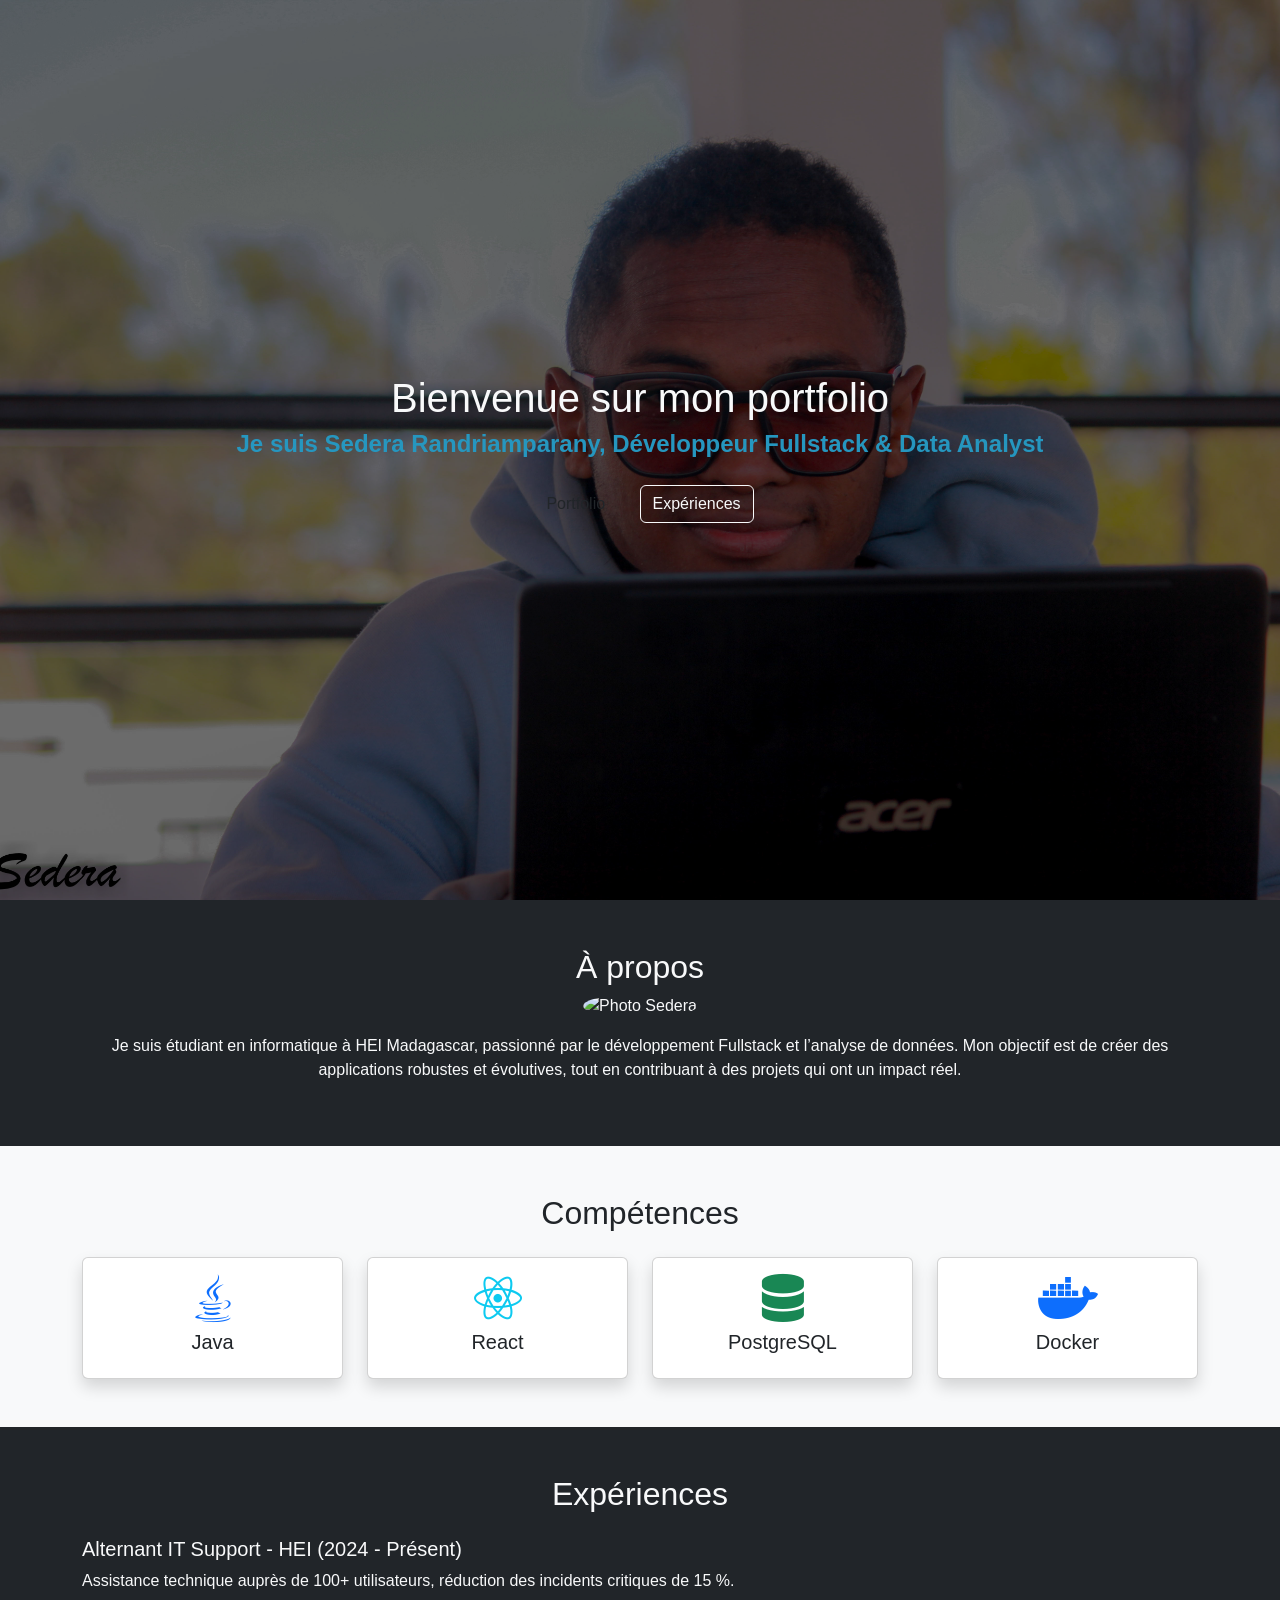
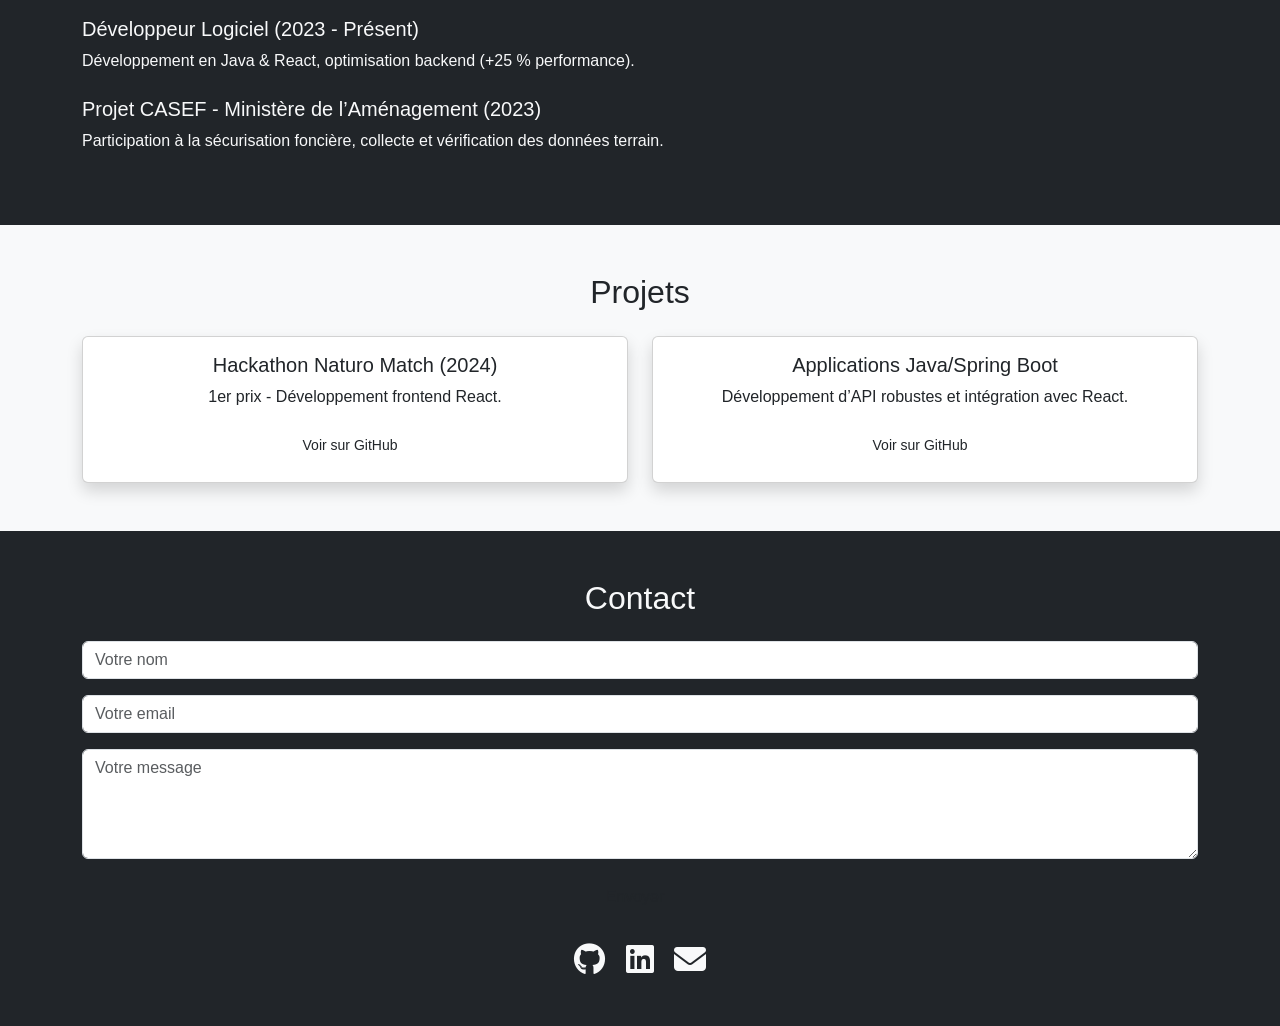
==== src/pages/index.html @ 03333d05 "feat: creating the portfolio page" ====
<!DOCTYPE html>
<html lang="fr">
<head>
  <meta charset="UTF-8">
  <meta name="viewport" content="width=device-width, initial-scale=1">
  <title>Portfolio Sedera</title>
  <link href="https://cdn.jsdelivr.net/npm/bootstrap@5.3.0/dist/css/bootstrap.min.css" rel="stylesheet">
  <link href="https://cdnjs.cloudflare.com/ajax/libs/font-awesome/6.4.0/css/all.min.css" rel="stylesheet">
  <link rel="stylesheet" href="style.css">
</head>
<body>
  <!-- Section Home -->
  <div class="overlay d-flex flex-column justify-content-center align-items-center text-center text-light">
    <h1>Bienvenue sur mon portfolio</h1>
    <h4 class="animated-rgb">Je suis Sedera Randriamparany, Développeur Fullstack & Data Analyst</h4>
    <div class="mt-3">
      <a href="#projets" class="btn btn-custom">Portfolio</a>
      <a href="#experiences" class="btn btn-outline-light">Expériences</a>
    </div>
  </div>

  <!-- Section À propos -->
  <section id="apropos" class="py-5 text-center bg-dark text-light">
    <div class="container">
      <h2>À propos</h2>
      <img src="ma-photo.jpg" alt="Photo Sedera" class="rounded-circle mb-3" width="150">
      <p>Je suis étudiant en informatique à HEI Madagascar, passionné par le développement Fullstack et l’analyse de données. Mon objectif est de créer des applications robustes et évolutives, tout en contribuant à des projets qui ont un impact réel.</p>
    </div>
  </section>

  <!-- Section Compétences -->
  <section id="competences" class="py-5 bg-light">
    <div class="container text-center">
      <h2>Compétences</h2>
      <div class="row mt-4">
        <div class="col-md-3">
          <div class="card p-3 shadow">
            <i class="fab fa-java fa-3x text-primary"></i>
            <h5 class="mt-2">Java</h5>
          </div>
        </div>
        <div class="col-md-3">
          <div class="card p-3 shadow">
            <i class="fab fa-react fa-3x text-info"></i>
            <h5 class="mt-2">React</h5>
          </div>
        </div>
        <div class="col-md-3">
          <div class="card p-3 shadow">
            <i class="fas fa-database fa-3x text-success"></i>
            <h5 class="mt-2">PostgreSQL</h5>
          </div>
        </div>
        <div class="col-md-3">
          <div class="card p-3 shadow">
            <i class="fab fa-docker fa-3x text-primary"></i>
            <h5 class="mt-2">Docker</h5>
          </div>
        </div>
      </div>
    </div>
  </section>

  <!-- Section Expériences -->
  <section id="experiences" class="py-5 bg-dark text-light">
    <div class="container">
      <h2 class="text-center">Expériences</h2>
      <div class="timeline mt-4">
        <div class="mb-4">
          <h5>Alternant IT Support - HEI (2024 - Présent)</h5>
          <p>Assistance technique auprès de 100+ utilisateurs, réduction des incidents critiques de 15 %.</p>
        </div>
        <div class="mb-4">
          <h5>Développeur Logiciel (2023 - Présent)</h5>
          <p>Développement en Java & React, optimisation backend (+25 % performance).</p>
        </div>
        <div class="mb-4">
          <h5>Projet CASEF - Ministère de l’Aménagement (2023)</h5>
          <p>Participation à la sécurisation foncière, collecte et vérification des données terrain.</p>
        </div>
      </div>
    </div>
  </section>

  <!-- Section Projets -->
  <section id="projets" class="py-5 bg-light">
    <div class="container text-center">
      <h2>Projets</h2>
      <div class="row mt-4">
        <div class="col-md-6">
          <div class="card p-3 shadow">
            <h5>Hackathon Naturo Match (2024)</h5>
            <p>1er prix - Développement frontend React.</p>
            <a href="https://github.com/sederahei" class="btn btn-sm btn-custom">Voir sur GitHub</a>
          </div>
        </div>
        <div class="col-md-6">
          <div class="card p-3 shadow">
            <h5>Applications Java/Spring Boot</h5>
            <p>Développement d’API robustes et intégration avec React.</p>
            <a href="https://github.com/sederahei" class="btn btn-sm btn-custom">Voir sur GitHub</a>
          </div>
        </div>
      </div>
    </div>
  </section>

  <!-- Section Contact -->
  <section id="contact" class="py-5 bg-dark text-light">
    <div class="container text-center">
      <h2>Contact</h2>
      <form class="mt-4">
        <div class="mb-3">
          <input type="text" class="form-control" placeholder="Votre nom">
        </div>
        <div class="mb-3">
          <input type="email" class="form-control" placeholder="Votre email">
        </div>
        <div class="mb-3">
          <textarea class="form-control" rows="4" placeholder="Votre message"></textarea>
        </div>
        <button type="submit" class="btn btn-custom">Envoyer</button>
      </form>
      <div class="mt-4">
        <a href="https://github.com/sederahei" class="me-3 text-light"><i class="fab fa-github fa-2x"></i></a>
        <a href="https://linkedin.com/in/sedera-randriamparany" class="me-3 text-light"><i class="fab fa-linkedin fa-2x"></i></a>
        <a href="mailto:sedera.randriamparany@gmail.com" class="text-light"><i class="fas fa-envelope fa-2x"></i></a>
      </div>
    </div>
  </section>
</body>
</html>
---- src/pages/style.css ----
/* Fond avec ta photo en plein écran */
body, html {
  height: 100%;
  margin: 0;
  font-family: 'Segoe UI', Arial, sans-serif;
}

.overlay {
  background: url("./../../IMG_4020.jpg") no-repeat center center fixed;
  background-size: cover;
  height: 100%;
  display: flex;
  align-items: center;
  justify-content: center;
  text-align: center;
  position: relative;
}

/* Overlay sombre pour lisibilité */
.overlay::before {
  content: "";
  position: absolute;
  top: 0; left: 0;
  width: 100%; height: 100%;
  background-color: rgba(0, 0, 0, 0.55);
  z-index: 0;
}

.overlay > * {
  z-index: 1;
}

/* Couleurs personnalisées */
:root {
  --primary-color: hsl(196, 67, 45);
  --secondary-color: rgba(37, 150, 190, 1);
  --accent-color: #2596be;
  --dark-red: #672727;
  --soft-red: #855252;
  --light-bg: #efe9d2;
  --gold: #cebc79;
  --brown: #50482a;
}

/* Boutons personnalisés */
.btn-custom {
  margin-right: 10px;
  background-color: var(--primary-color);
  border: none;
  border-radius: 25px;
  padding: 10px 20px;
  transition: all 0.3s ease;
}

.btn-custom:hover {
  background-color: var(--accent-color);
  transform: scale(1.05);
}

/* Animation RGB sur le h4 */
.animated-rgb {
  font-weight: bold;
  font-size: 1.5rem;
  animation: rgbFlow 6s infinite linear;
  background: linear-gradient(90deg,
    hsl(196, 67%, 45%),
    rgba(37, 150, 190, 1),
    #2596be,
    #672727,
    #855252,
    #efe9d2,
    #cebc79,
    #50482a
  );
  background-size: 800% 100%;
  -webkit-background-clip: text;
  -webkit-text-fill-color: transparent;
}

@keyframes rgbFlow {
  0% { background-position: 0% 50%; }
  50% { background-position: 100% 50%; }
  100% { background-position: 0% 50%; }
}

/* Footer avec icônes */
footer {
  position: fixed;
  bottom: 15px;
  width: 100%;
  text-align: center;
}

footer a {
  color: var(--gold);
  margin: 0 15px;
  transition: color 0.3s ease, transform 0.3s ease;
}

footer a:hover {
  color: var(--accent-color);
  transform: scale(1.2);
}
/* Sections cachées au départ */
.hidden-section {
  opacity: 0;
  transform: translateY(50px);
  transition: all 0.8s ease;
  margin: 50px 0;
}

.show-section {
  opacity: 1;
  transform: translateY(0);
}

/* Bouton animé */
.animated-btn {
  background: linear-gradient(90deg, var(--primary-color), var(--accent-color));
  color: #fff;
  border-radius: 30px;
  padding: 12px 25px;
  font-weight: bold;
  transition: all 0.4s ease;
}

.animated-btn:hover {
  transform: scale(1.1) rotate(1deg);
  background: linear-gradient(90deg, var(--gold), var(--secondary-color));
}
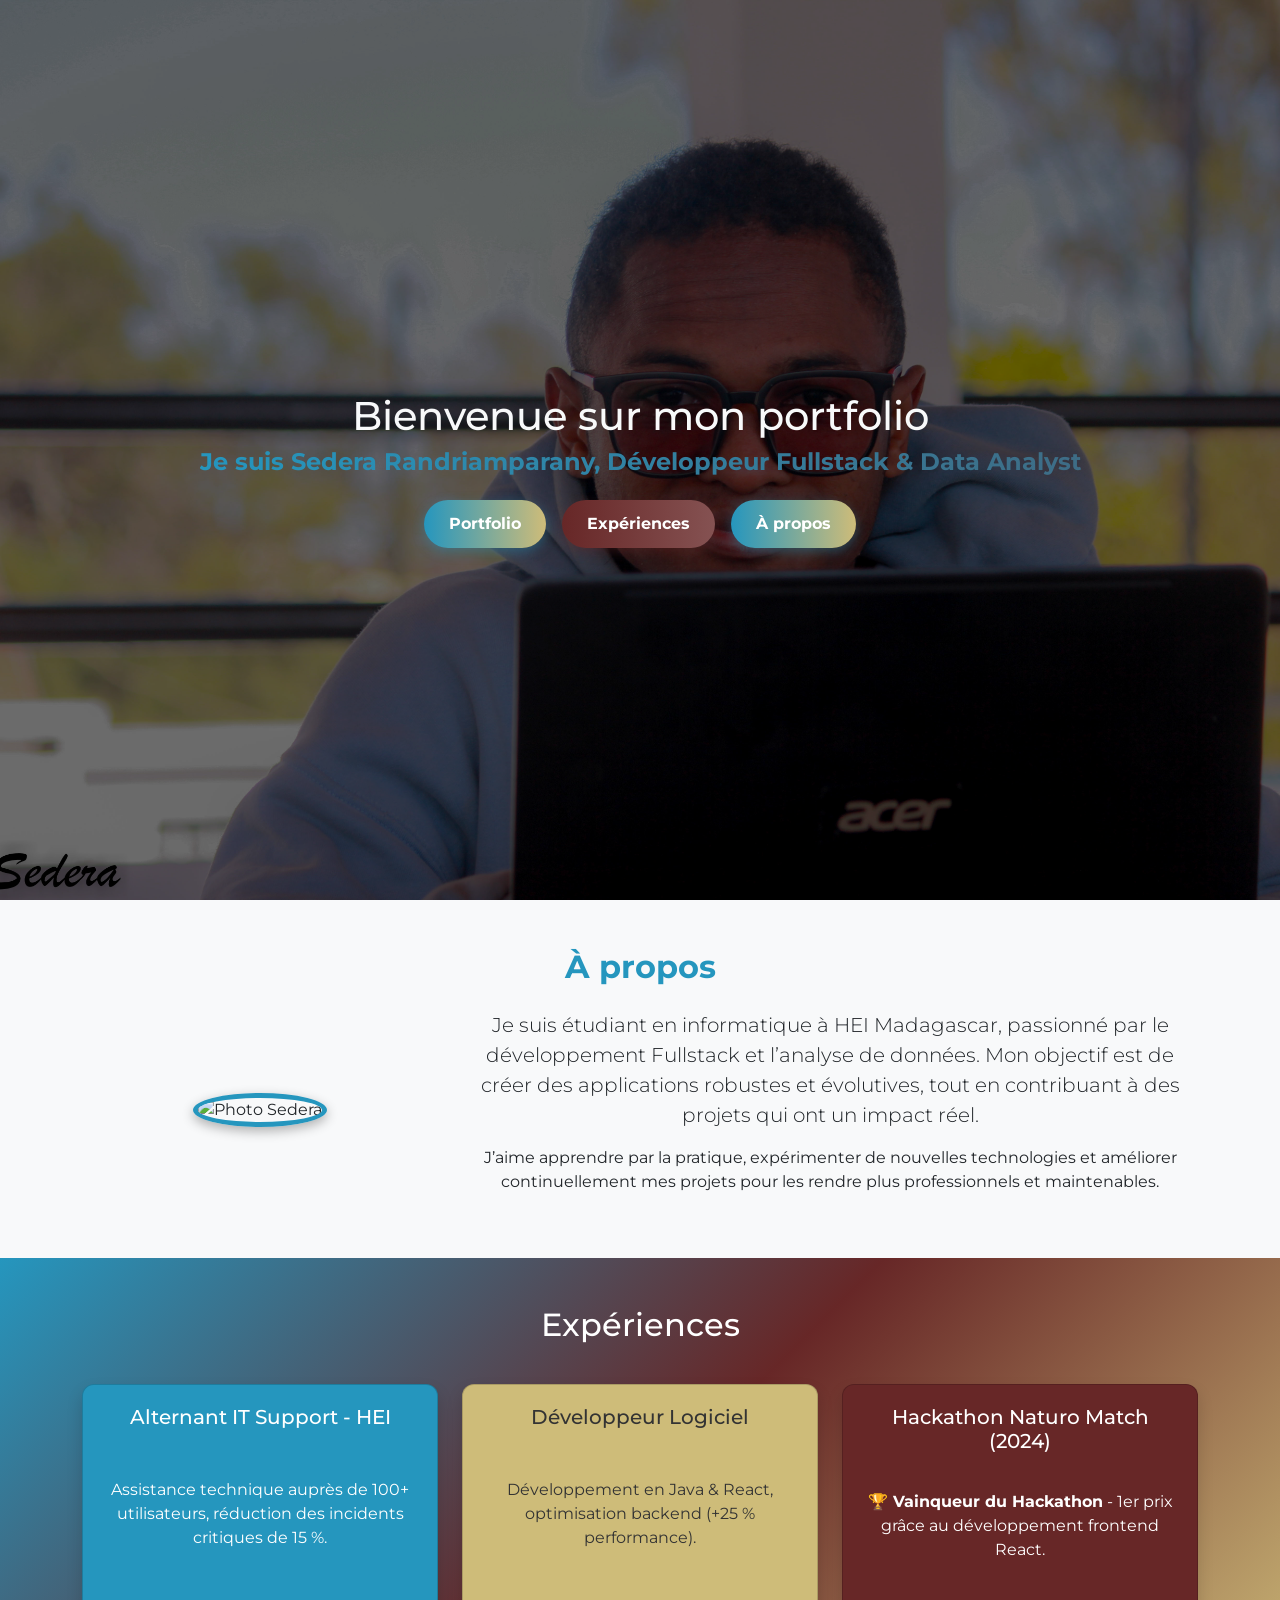
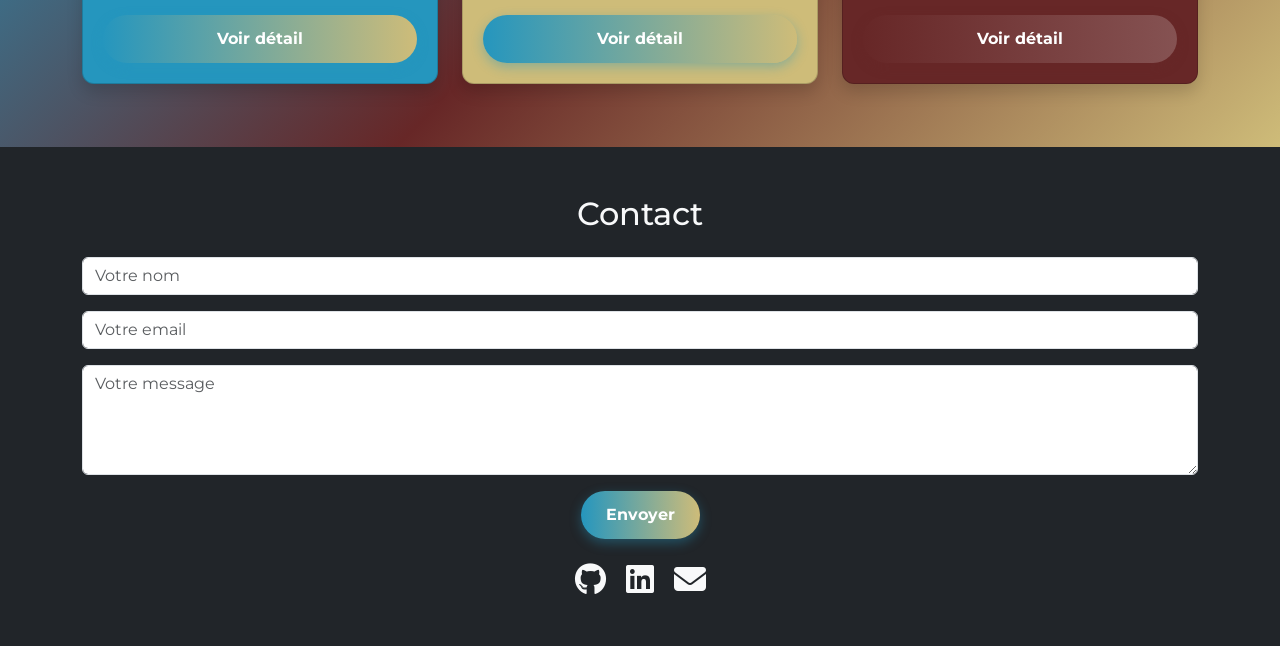
==== commit cc77f8f0: "feat:amelioration home page" ====
--- a/src/pages/index.html
+++ b/src/pages/index.html
@@ -1,104 +1,73 @@
 <!DOCTYPE html>
 <html lang="fr">
 <head>
-  <meta charset="UTF-8">
-  <meta name="viewport" content="width=device-width, initial-scale=1">
+  <meta charset="UTF-8" />
+  <meta name="viewport" content="width=device-width, initial-scale=1" />
   <title>Portfolio Sedera</title>
-  <link href="https://cdn.jsdelivr.net/npm/bootstrap@5.3.0/dist/css/bootstrap.min.css" rel="stylesheet">
-  <link href="https://cdnjs.cloudflare.com/ajax/libs/font-awesome/6.4.0/css/all.min.css" rel="stylesheet">
-  <link rel="stylesheet" href="style.css">
+  <link href="https://cdn.jsdelivr.net/npm/bootstrap@5.3.0/dist/css/bootstrap.min.css" rel="stylesheet"/>
+  <link href="https://cdnjs.cloudflare.com/ajax/libs/font-awesome/6.4.0/css/all.min.css" rel="stylesheet"/>
+  <link rel="stylesheet" href="style.css" />
 </head>
 <body>
   <!-- Section Home -->
   <div class="overlay d-flex flex-column justify-content-center align-items-center text-center text-light">
     <h1>Bienvenue sur mon portfolio</h1>
     <h4 class="animated-rgb">Je suis Sedera Randriamparany, Développeur Fullstack & Data Analyst</h4>
-    <div class="mt-3">
+    <div class="mt-3 d-flex justify-content-center gap-3">
       <a href="#projets" class="btn btn-custom">Portfolio</a>
-      <a href="#experiences" class="btn btn-outline-light">Expériences</a>
+      <a href="#experiences" class="btn btn-experience">Expériences</a>
+      <a href="#apropos" class="btn btn-custom">À propos</a>
     </div>
   </div>
 
   <!-- Section À propos -->
-  <section id="apropos" class="py-5 text-center bg-dark text-light">
-    <div class="container">
+  <section id="apropos" class="py-5 bg-light text-dark">
+    <div class="container text-center">
       <h2>À propos</h2>
-      <img src="ma-photo.jpg" alt="Photo Sedera" class="rounded-circle mb-3" width="150">
-      <p>Je suis étudiant en informatique à HEI Madagascar, passionné par le développement Fullstack et l’analyse de données. Mon objectif est de créer des applications robustes et évolutives, tout en contribuant à des projets qui ont un impact réel.</p>
-    </div>
-  </section>
-
-  <!-- Section Compétences -->
-  <section id="competences" class="py-5 bg-light">
-    <div class="container text-center">
-      <h2>Compétences</h2>
-      <div class="row mt-4">
-        <div class="col-md-3">
-          <div class="card p-3 shadow">
-            <i class="fab fa-java fa-3x text-primary"></i>
-            <h5 class="mt-2">Java</h5>
-          </div>
+      <div class="row align-items-center mt-4">
+        <div class="col-md-4">
+          <img src="ma-photo.jpg" alt="Photo Sedera" class="rounded-circle profile-img"/>
         </div>
-        <div class="col-md-3">
-          <div class="card p-3 shadow">
-            <i class="fab fa-react fa-3x text-info"></i>
-            <h5 class="mt-2">React</h5>
-          </div>
-        </div>
-        <div class="col-md-3">
-          <div class="card p-3 shadow">
-            <i class="fas fa-database fa-3x text-success"></i>
-            <h5 class="mt-2">PostgreSQL</h5>
-          </div>
-        </div>
-        <div class="col-md-3">
-          <div class="card p-3 shadow">
-            <i class="fab fa-docker fa-3x text-primary"></i>
-            <h5 class="mt-2">Docker</h5>
-          </div>
+        <div class="col-md-8">
+          <p class="lead">
+            Je suis étudiant en informatique à HEI Madagascar, passionné par le développement Fullstack et l’analyse de données. 
+            Mon objectif est de créer des applications robustes et évolutives, tout en contribuant à des projets qui ont un impact réel.
+          </p>
+          <p>
+            J’aime apprendre par la pratique, expérimenter de nouvelles technologies et améliorer continuellement mes projets pour les rendre plus professionnels et maintenables.
+          </p>
         </div>
       </div>
     </div>
   </section>
 
   <!-- Section Expériences -->
-  <section id="experiences" class="py-5 bg-dark text-light">
-    <div class="container">
-      <h2 class="text-center">Expériences</h2>
-      <div class="timeline mt-4">
-        <div class="mb-4">
-          <h5>Alternant IT Support - HEI (2024 - Présent)</h5>
-          <p>Assistance technique auprès de 100+ utilisateurs, réduction des incidents critiques de 15 %.</p>
-        </div>
-        <div class="mb-4">
-          <h5>Développeur Logiciel (2023 - Présent)</h5>
-          <p>Développement en Java & React, optimisation backend (+25 % performance).</p>
-        </div>
-        <div class="mb-4">
-          <h5>Projet CASEF - Ministère de l’Aménagement (2023)</h5>
-          <p>Participation à la sécurisation foncière, collecte et vérification des données terrain.</p>
-        </div>
-      </div>
-    </div>
-  </section>
-
-  <!-- Section Projets -->
-  <section id="projets" class="py-5 bg-light">
+  <section id="experiences" class="py-5 bg-experience">
     <div class="container text-center">
-      <h2>Projets</h2>
+      <h2 class="mb-4">Expériences</h2>
       <div class="row mt-4">
-        <div class="col-md-6">
-          <div class="card p-3 shadow">
-            <h5>Hackathon Naturo Match (2024)</h5>
-            <p>1er prix - Développement frontend React.</p>
-            <a href="https://github.com/sederahei" class="btn btn-sm btn-custom">Voir sur GitHub</a>
+        <!-- IT Support -->
+        <div class="col-md-4">
+          <div class="card exp-card shadow it-card">
+            <h5>Alternant IT Support - HEI</h5>
+            <p>Assistance technique auprès de 100+ utilisateurs, réduction des incidents critiques de 15 %.</p>
+            <a href="itsupport.html" class="btn btn-custom mt-2">Voir détail</a>
           </div>
         </div>
-        <div class="col-md-6">
-          <div class="card p-3 shadow">
-            <h5>Applications Java/Spring Boot</h5>
-            <p>Développement d’API robustes et intégration avec React.</p>
-            <a href="https://github.com/sederahei" class="btn btn-sm btn-custom">Voir sur GitHub</a>
+        <!-- Développeur Logiciel -->
+        <div class="col-md-4">
+          <div class="card exp-card shadow dev-card">
+            <h5>Développeur Logiciel</h5>
+            <p>Développement en Java & React, optimisation backend (+25 % performance).</p>
+            <a href="devlog.html" class="btn btn-custom mt-2">Voir détail</a>
+          </div>
+        </div>
+        <!-- Hackathon -->
+        <div class="col-md-4">
+          <div class="card exp-card shadow hackathon-card">
+            <h5>Hackathon Naturo Match (2024)</h5>
+            <p><strong>🏆 Vainqueur du Hackathon</strong> - 1er prix grâce au développement frontend React.</p>
+            <a href="hackathon.html" class="btn btn-experience mt-2">Voir détail</a>
           </div>
         </div>
       </div>
@@ -111,10 +80,10 @@
       <h2>Contact</h2>
       <form class="mt-4">
         <div class="mb-3">
-          <input type="text" class="form-control" placeholder="Votre nom">
+          <input type="text" class="form-control" placeholder="Votre nom" />
         </div>
         <div class="mb-3">
-          <input type="email" class="form-control" placeholder="Votre email">
+          <input type="email" class="form-control" placeholder="Votre email" />
         </div>
         <div class="mb-3">
           <textarea class="form-control" rows="4" placeholder="Votre message"></textarea>
--- a/src/pages/style.css
+++ b/src/pages/style.css
@@ -1,22 +1,26 @@
-/* Fond avec ta photo en plein écran */
+/* Import police */
+@import url('https://fonts.googleapis.com/css2?family=Montserrat:wght@400;600&display=swap');
+
 body, html {
   height: 100%;
   margin: 0;
-  font-family: 'Segoe UI', Arial, sans-serif;
+  font-family: 'Montserrat', sans-serif;
 }
 
+/* Fond overlay */
 .overlay {
   background: url("./../../IMG_4020.jpg") no-repeat center center fixed;
   background-size: cover;
-  height: 100%;
+  height: 100vh;
   display: flex;
+  flex-direction: column;
   align-items: center;
   justify-content: center;
   text-align: center;
   position: relative;
+  padding-top: 40px;
 }
 
-/* Overlay sombre pour lisibilité */
 .overlay::before {
   content: "";
   position: absolute;
@@ -30,31 +34,45 @@
   z-index: 1;
 }
 
-/* Couleurs personnalisées */
+/* Couleurs */
 :root {
-  --primary-color: hsl(196, 67, 45);
-  --secondary-color: rgba(37, 150, 190, 1);
-  --accent-color: #2596be;
-  --dark-red: #672727;
+  --accent-color: #2596be; /* bleu */
+  --dark-red: #672727;     /* rouge foncé */
   --soft-red: #855252;
-  --light-bg: #efe9d2;
-  --gold: #cebc79;
-  --brown: #50482a;
+  --gold: #cebc79;         /* doré */
 }
 
-/* Boutons personnalisés */
+/* Boutons */
 .btn-custom {
-  margin-right: 10px;
-  background-color: var(--primary-color);
+  background: linear-gradient(90deg, var(--accent-color), var(--gold));
   border: none;
   border-radius: 25px;
-  padding: 10px 20px;
-  transition: all 0.3s ease;
+  padding: 12px 25px;
+  font-weight: bold;
+  color: #fff;
+  box-shadow: 0 4px 12px rgba(37, 150, 190, 0.4);
+  transition: all 0.4s ease;
 }
 
 .btn-custom:hover {
-  background-color: var(--accent-color);
-  transform: scale(1.05);
+  transform: scale(1.1);
+  background: linear-gradient(90deg, var(--gold), var(--accent-color));
+}
+
+.btn-experience {
+  background: linear-gradient(90deg, var(--dark-red), var(--soft-red));
+  border: none;
+  border-radius: 25px;
+  padding: 12px 25px;
+  font-weight: bold;
+  color: #fff;
+  box-shadow: 0 4px 12px rgba(103, 39, 39, 0.4);
+  transition: all 0.4s ease;
+}
+
+.btn-experience:hover {
+  transform: scale(1.1);
+  background: linear-gradient(90deg, var(--soft-red), var(--gold));
 }
 
 /* Animation RGB sur le h4 */
@@ -62,16 +80,7 @@
   font-weight: bold;
   font-size: 1.5rem;
   animation: rgbFlow 6s infinite linear;
-  background: linear-gradient(90deg,
-    hsl(196, 67%, 45%),
-    rgba(37, 150, 190, 1),
-    #2596be,
-    #672727,
-    #855252,
-    #efe9d2,
-    #cebc79,
-    #50482a
-  );
+  background: linear-gradient(90deg, var(--accent-color), var(--dark-red), var(--soft-red), var(--gold));
   background-size: 800% 100%;
   -webkit-background-clip: text;
   -webkit-text-fill-color: transparent;
@@ -83,7 +92,62 @@
   100% { background-position: 0% 50%; }
 }
 
-/* Footer avec icônes */
+/* Section À propos */
+#apropos {
+  background: #f9f9f9;
+  color: #333;
+}
+
+#apropos h2 {
+  color: var(--accent-color);
+  font-weight: bold;
+}
+
+.profile-img {
+  width: 150px;
+  height: 150px;
+  border: 5px solid var(--accent-color);
+  box-shadow: 0 4px 12px rgba(0,0,0,0.3);
+}
+
+/* Section Expériences */
+.bg-experience {
+  background: linear-gradient(135deg, var(--accent-color), var(--dark-red), var(--gold));
+  color: #fff;
+}
+
+.exp-card {
+  border-radius: 12px;
+  padding: 20px;
+  margin: 15px 0;
+  min-height: 300px;
+  display: flex;
+  flex-direction: column;
+  justify-content: space-between;
+  transition: transform 0.3s ease;
+}
+
+.exp-card:hover {
+  transform: translateY(-10px) scale(1.03);
+}
+
+/* Palette différente pour chaque carte */
+.it-card {
+  background-color: var(--accent-color); /* bleu */
+  color: #fff;
+}
+
+.dev-card {
+  background-color: var(--gold); /* doré */
+  color: #333;
+}
+
+.hackathon-card {
+  background-color: var(--dark-red); /* rouge foncé */
+  color: #fff;
+}
+
+/* Footer icônes */
 footer {
   position: fixed;
   bottom: 15px;
@@ -101,30 +165,3 @@
   color: var(--accent-color);
   transform: scale(1.2);
 }
-/* Sections cachées au départ */
-.hidden-section {
-  opacity: 0;
-  transform: translateY(50px);
-  transition: all 0.8s ease;
-  margin: 50px 0;
-}
-
-.show-section {
-  opacity: 1;
-  transform: translateY(0);
-}
-
-/* Bouton animé */
-.animated-btn {
-  background: linear-gradient(90deg, var(--primary-color), var(--accent-color));
-  color: #fff;
-  border-radius: 30px;
-  padding: 12px 25px;
-  font-weight: bold;
-  transition: all 0.4s ease;
-}
-
-.animated-btn:hover {
-  transform: scale(1.1) rotate(1deg);
-  background: linear-gradient(90deg, var(--gold), var(--secondary-color));
-}
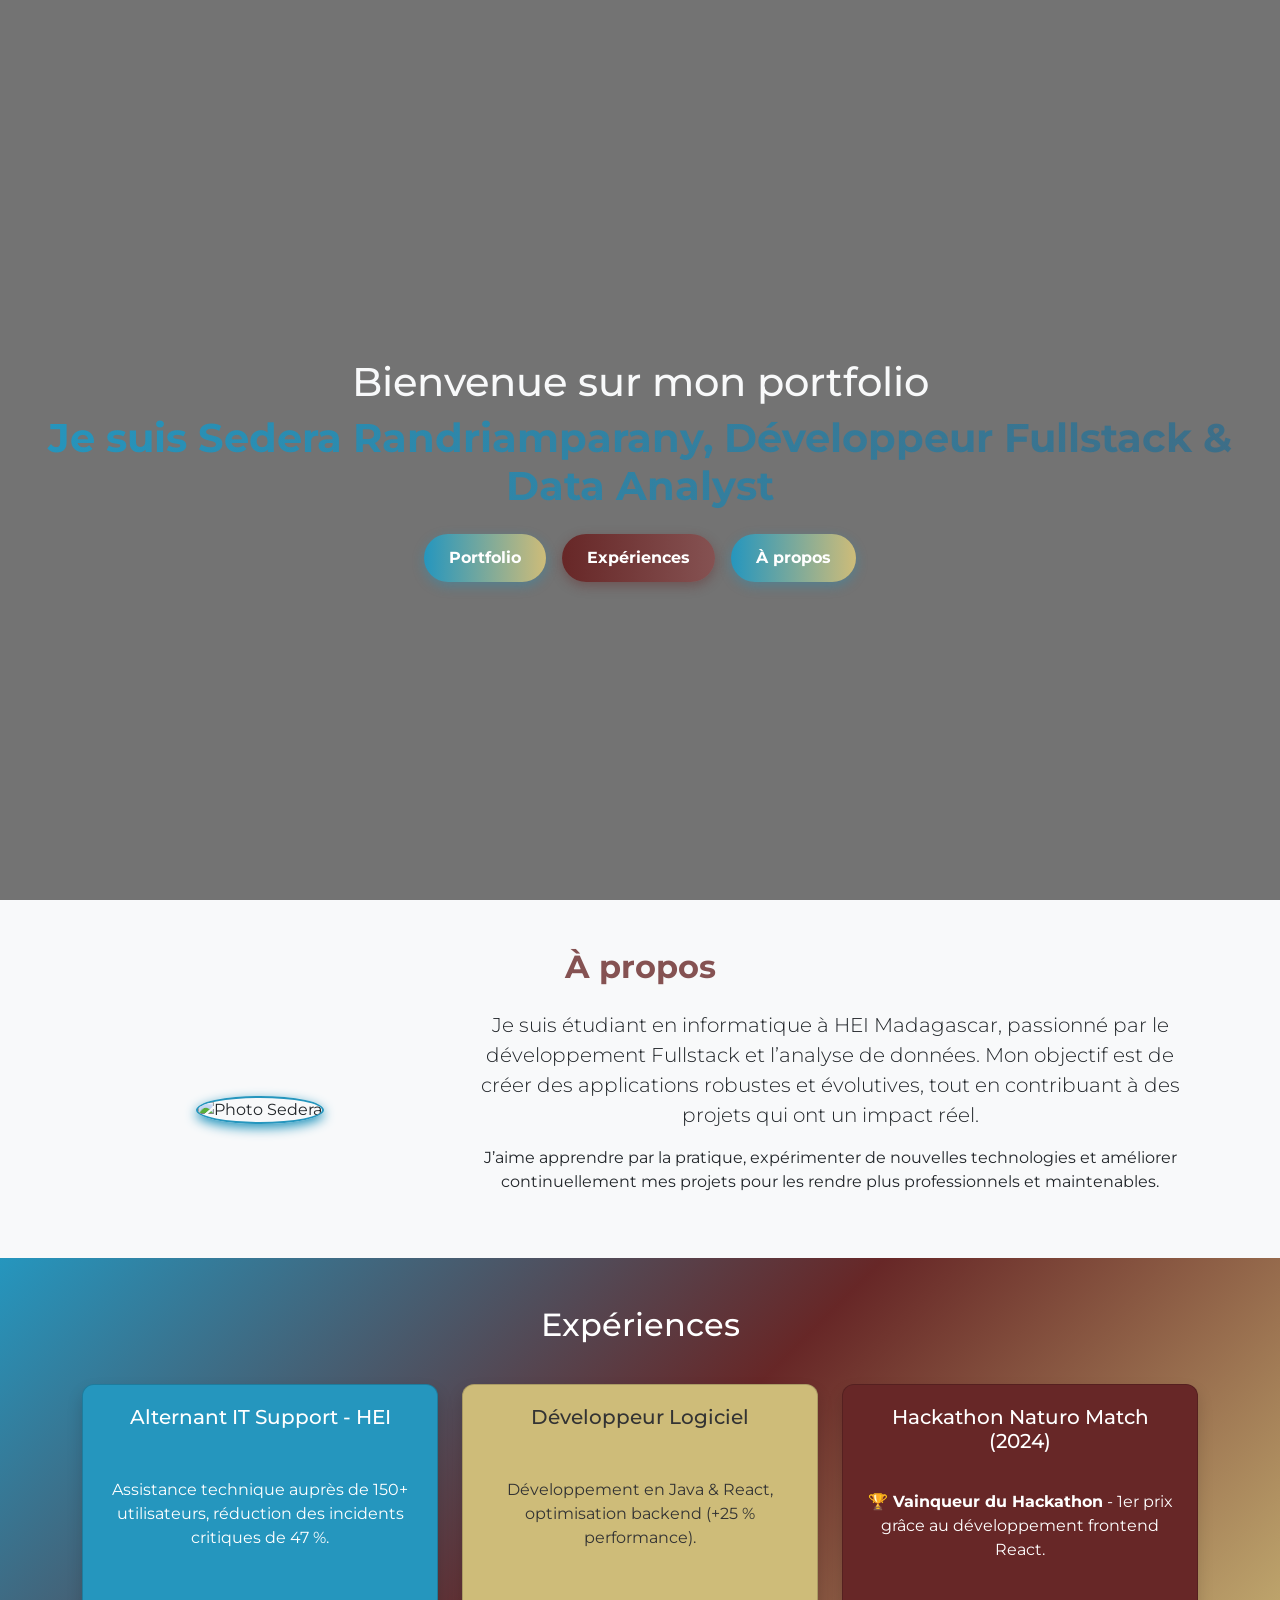
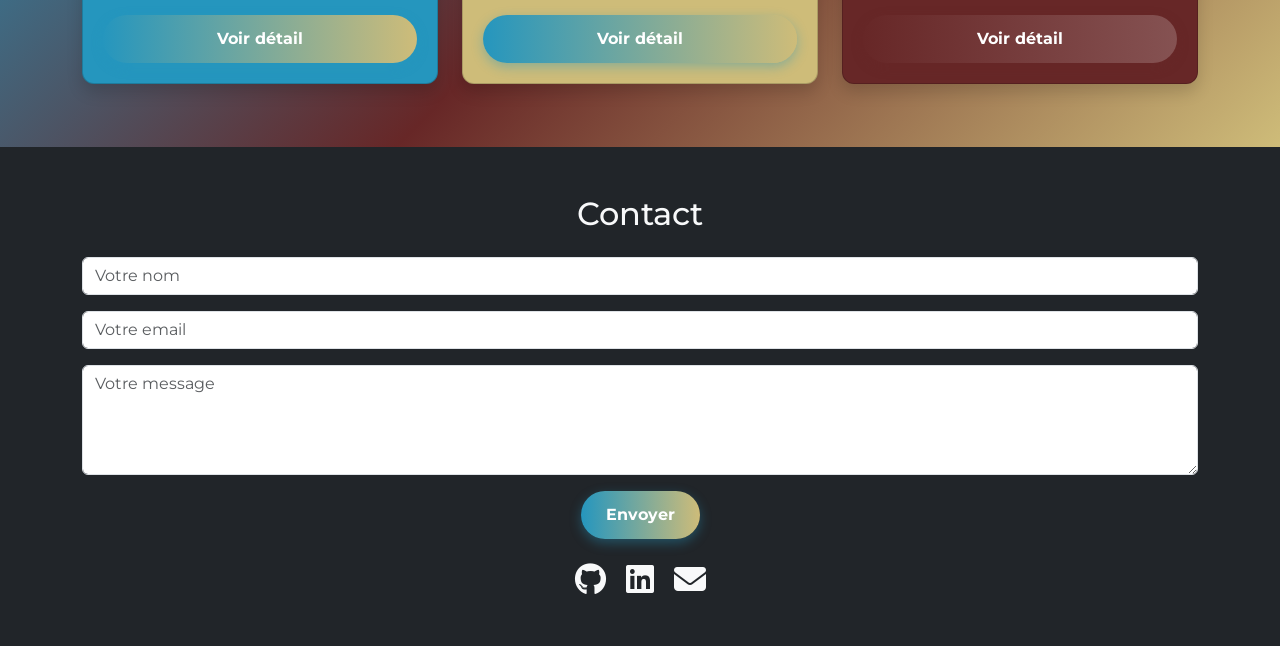
==== commit 2c414f71: "rafactor: modificated style" ====
--- a/src/pages/index.html
+++ b/src/pages/index.html
@@ -26,7 +26,7 @@
       <h2>À propos</h2>
       <div class="row align-items-center mt-4">
         <div class="col-md-4">
-          <img src="ma-photo.jpg" alt="Photo Sedera" class="rounded-circle profile-img"/>
+          <img src="../../me.jpg" alt="Photo Sedera" class="rounded-circle profile-img"/>
         </div>
         <div class="col-md-8">
           <p class="lead">
@@ -50,7 +50,7 @@
         <div class="col-md-4">
           <div class="card exp-card shadow it-card">
             <h5>Alternant IT Support - HEI</h5>
-            <p>Assistance technique auprès de 100+ utilisateurs, réduction des incidents critiques de 15 %.</p>
+            <p>Assistance technique auprès de 150+ utilisateurs, réduction des incidents critiques de 47 %.</p>
             <a href="itsupport.html" class="btn btn-custom mt-2">Voir détail</a>
           </div>
         </div>
--- a/src/pages/style.css
+++ b/src/pages/style.css
@@ -9,7 +9,7 @@
 
 /* Fond overlay */
 .overlay {
-  background: url("./../../IMG_4020.jpg") no-repeat center center fixed;
+  background: url("../pages/IMG_4020.jpg") no-repeat center center fixed;
   background-size: cover;
   height: 100vh;
   display: flex;
@@ -30,16 +30,17 @@
   z-index: 0;
 }
 
+
 .overlay > * {
   z-index: 1;
 }
 
 /* Couleurs */
 :root {
-  --accent-color: #2596be; /* bleu */
-  --dark-red: #672727;     /* rouge foncé */
+  --accent-color: #2596be;
+  --dark-red: #672727;     
   --soft-red: #855252;
-  --gold: #cebc79;         /* doré */
+  --gold: #cebc79;         
 }
 
 /* Boutons */
@@ -78,7 +79,7 @@
 /* Animation RGB sur le h4 */
 .animated-rgb {
   font-weight: bold;
-  font-size: 1.5rem;
+  font-size: 2.5rem;
   animation: rgbFlow 6s infinite linear;
   background: linear-gradient(90deg, var(--accent-color), var(--dark-red), var(--soft-red), var(--gold));
   background-size: 800% 100%;
@@ -99,21 +100,23 @@
 }
 
 #apropos h2 {
-  color: var(--accent-color);
+  color: #855252;
   font-weight: bold;
 }
 
 .profile-img {
-  width: 150px;
-  height: 150px;
-  border: 5px solid var(--accent-color);
-  box-shadow: 0 4px 12px rgba(0,0,0,0.3);
+  width: 200px;
+  height: 200px;
+  margin-bottom: auto;
+  border: 2px solid var(--accent-color);
+  box-shadow: 0 4px 12px #2596be ;
 }
 
 /* Section Expériences */
 .bg-experience {
   background: linear-gradient(135deg, var(--accent-color), var(--dark-red), var(--gold));
   color: #fff;
+  hover:var(--accent-color)
 }
 
 .exp-card {
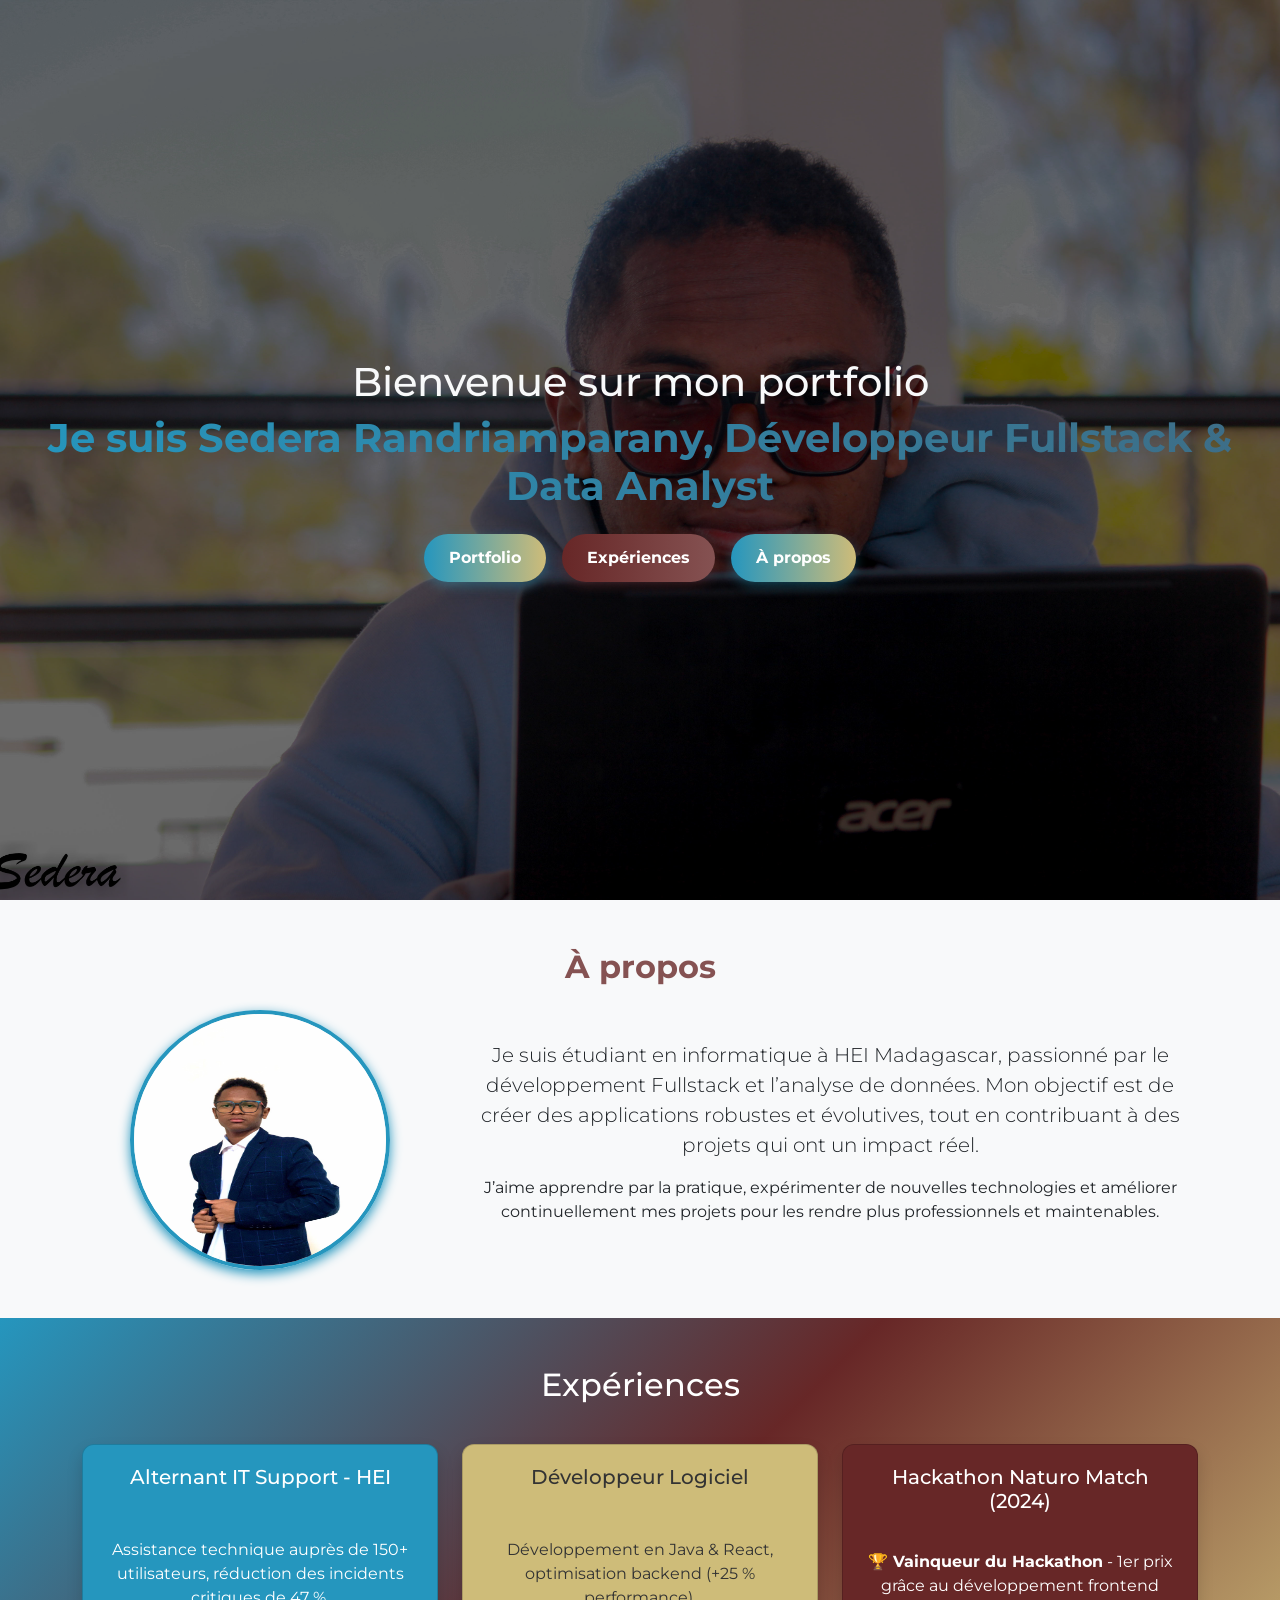
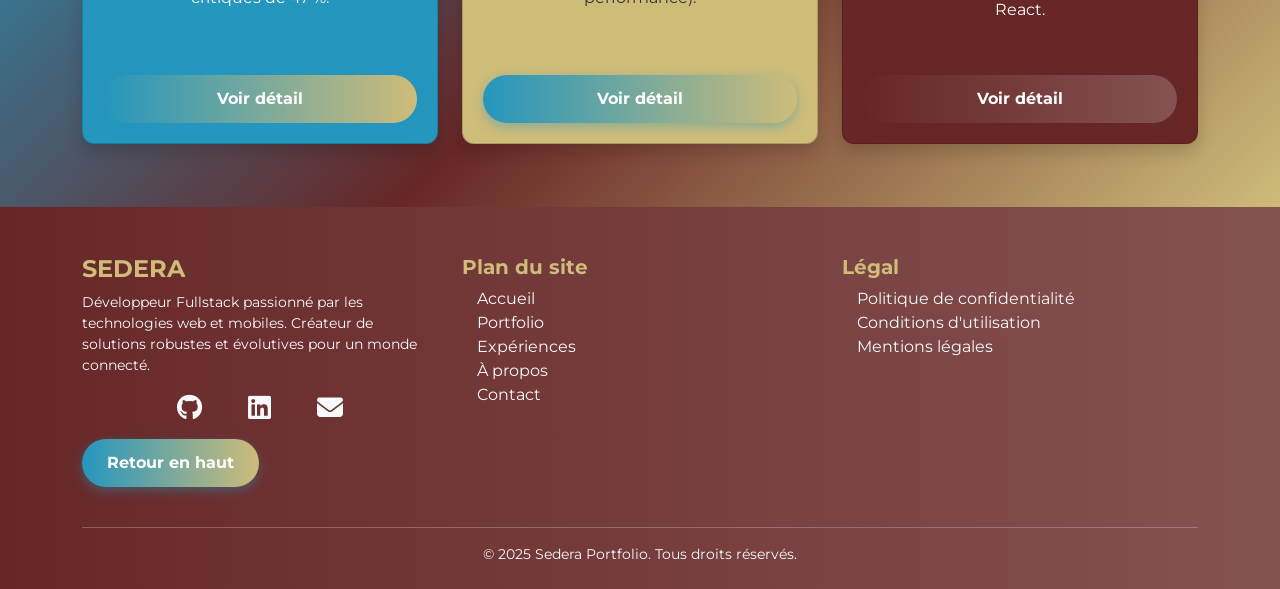
==== commit ed78ee49: "rafactor: refact page" ====
--- a/src/pages/index.html
+++ b/src/pages/index.html
@@ -1,101 +1,205 @@
 <!DOCTYPE html>
 <html lang="fr">
-<head>
-  <meta charset="UTF-8" />
-  <meta name="viewport" content="width=device-width, initial-scale=1" />
-  <title>Portfolio Sedera</title>
-  <link href="https://cdn.jsdelivr.net/npm/bootstrap@5.3.0/dist/css/bootstrap.min.css" rel="stylesheet"/>
-  <link href="https://cdnjs.cloudflare.com/ajax/libs/font-awesome/6.4.0/css/all.min.css" rel="stylesheet"/>
-  <link rel="stylesheet" href="style.css" />
-</head>
-<body>
-  <!-- Section Home -->
-  <div class="overlay d-flex flex-column justify-content-center align-items-center text-center text-light">
-    <h1>Bienvenue sur mon portfolio</h1>
-    <h4 class="animated-rgb">Je suis Sedera Randriamparany, Développeur Fullstack & Data Analyst</h4>
-    <div class="mt-3 d-flex justify-content-center gap-3">
-      <a href="#projets" class="btn btn-custom">Portfolio</a>
-      <a href="#experiences" class="btn btn-experience">Expériences</a>
-      <a href="#apropos" class="btn btn-custom">À propos</a>
+  <head>
+    <meta charset="UTF-8" />
+    <meta name="viewport" content="width=device-width, initial-scale=1" />
+    <title>Portfolio Sedera</title>
+    <link
+      href="https://cdn.jsdelivr.net/npm/bootstrap@5.3.0/dist/css/bootstrap.min.css"
+      rel="stylesheet"
+    />
+    <link
+      href="https://cdnjs.cloudflare.com/ajax/libs/font-awesome/6.4.0/css/all.min.css"
+      rel="stylesheet"
+    />
+    <link rel="stylesheet" href="style.css" />
+  </head>
+  <body>
+    <!-- Section Home -->
+    <div
+      class="overlay d-flex flex-column justify-content-center align-items-center text-center text-light"
+    >
+      <h1>Bienvenue sur mon portfolio</h1>
+      <h4 class="animated-rgb">
+        Je suis Sedera Randriamparany, Développeur Fullstack & Data Analyst
+      </h4>
+      <div class="mt-3 d-flex justify-content-center gap-3">
+        <a href="#projets" class="btn btn-custom">Portfolio</a>
+        <a href="#experiences" class="btn btn-experience">Expériences</a>
+        <a href="#apropos" class="btn btn-custom">À propos</a>
+      </div>
     </div>
-  </div>
-
-  <!-- Section À propos -->
-  <section id="apropos" class="py-5 bg-light text-dark">
-    <div class="container text-center">
-      <h2>À propos</h2>
-      <div class="row align-items-center mt-4">
-        <div class="col-md-4">
-          <img src="../../me.jpg" alt="Photo Sedera" class="rounded-circle profile-img"/>
-        </div>
-        <div class="col-md-8">
-          <p class="lead">
-            Je suis étudiant en informatique à HEI Madagascar, passionné par le développement Fullstack et l’analyse de données. 
-            Mon objectif est de créer des applications robustes et évolutives, tout en contribuant à des projets qui ont un impact réel.
-          </p>
-          <p>
-            J’aime apprendre par la pratique, expérimenter de nouvelles technologies et améliorer continuellement mes projets pour les rendre plus professionnels et maintenables.
-          </p>
-        </div>
-      </div>
-    </div>
-  </section>
-
-  <!-- Section Expériences -->
-  <section id="experiences" class="py-5 bg-experience">
-    <div class="container text-center">
-      <h2 class="mb-4">Expériences</h2>
-      <div class="row mt-4">
-        <!-- IT Support -->
-        <div class="col-md-4">
-          <div class="card exp-card shadow it-card">
-            <h5>Alternant IT Support - HEI</h5>
-            <p>Assistance technique auprès de 150+ utilisateurs, réduction des incidents critiques de 47 %.</p>
-            <a href="itsupport.html" class="btn btn-custom mt-2">Voir détail</a>
-          </div>
-        </div>
-        <!-- Développeur Logiciel -->
-        <div class="col-md-4">
-          <div class="card exp-card shadow dev-card">
-            <h5>Développeur Logiciel</h5>
-            <p>Développement en Java & React, optimisation backend (+25 % performance).</p>
-            <a href="devlog.html" class="btn btn-custom mt-2">Voir détail</a>
-          </div>
-        </div>
-        <!-- Hackathon -->
-        <div class="col-md-4">
-          <div class="card exp-card shadow hackathon-card">
-            <h5>Hackathon Naturo Match (2024)</h5>
-            <p><strong>🏆 Vainqueur du Hackathon</strong> - 1er prix grâce au développement frontend React.</p>
-            <a href="hackathon.html" class="btn btn-experience mt-2">Voir détail</a>
-          </div>
-        </div>
-      </div>
-    </div>
-  </section>
-
-  <!-- Section Contact -->
-  <section id="contact" class="py-5 bg-dark text-light">
-    <div class="container text-center">
-      <h2>Contact</h2>
-      <form class="mt-4">
-        <div class="mb-3">
-          <input type="text" class="form-control" placeholder="Votre nom" />
-        </div>
-        <div class="mb-3">
-          <input type="email" class="form-control" placeholder="Votre email" />
-        </div>
-        <div class="mb-3">
-          <textarea class="form-control" rows="4" placeholder="Votre message"></textarea>
-        </div>
-        <button type="submit" class="btn btn-custom">Envoyer</button>
-      </form>
-      <div class="mt-4">
-        <a href="https://github.com/sederahei" class="me-3 text-light"><i class="fab fa-github fa-2x"></i></a>
-        <a href="https://linkedin.com/in/sedera-randriamparany" class="me-3 text-light"><i class="fab fa-linkedin fa-2x"></i></a>
-        <a href="mailto:sedera.randriamparany@gmail.com" class="text-light"><i class="fas fa-envelope fa-2x"></i></a>
-      </div>
-    </div>
-  </section>
-</body>
+
+    <!-- Section À propos -->
+    <section id="apropos" class="py-5 bg-light text-dark">
+      <div class="container text-center">
+        <h2>À propos</h2>
+        <div class="row align-items-center mt-4">
+          <div class="col-md-4">
+            <img
+              src="../pages/me.jpg"
+              alt="Photo Sedera"
+              class="rounded-circle profile-img"
+            />
+          </div>
+          <div class="col-md-8">
+            <p class="lead">
+              Je suis étudiant en informatique à HEI Madagascar, passionné par
+              le développement Fullstack et l’analyse de données. Mon objectif
+              est de créer des applications robustes et évolutives, tout en
+              contribuant à des projets qui ont un impact réel.
+            </p>
+            <p>
+              J’aime apprendre par la pratique, expérimenter de nouvelles
+              technologies et améliorer continuellement mes projets pour les
+              rendre plus professionnels et maintenables.
+            </p>
+          </div>
+        </div>
+      </div>
+    </section>
+
+    <!-- Section Expériences -->
+    <section id="experiences" class="py-5 bg-experience">
+      <div class="container text-center">
+        <h2 class="mb-4">Expériences</h2>
+        <div class="row mt-4">
+          <!-- IT Support -->
+          <div class="col-md-4">
+            <div class="card exp-card shadow it-card">
+              <h5>Alternant IT Support - HEI</h5>
+              <p>
+                Assistance technique auprès de 150+ utilisateurs, réduction des
+                incidents critiques de 47 %.
+              </p>
+              <a href="itsupport.html" class="btn btn-custom mt-2"
+                >Voir détail</a
+              >
+            </div>
+          </div>
+          <!-- Développeur Logiciel -->
+          <div class="col-md-4">
+            <div class="card exp-card shadow dev-card">
+              <h5>Développeur Logiciel</h5>
+              <p>
+                Développement en Java & React, optimisation backend (+25 %
+                performance).
+              </p>
+              <a href="devlog.html" class="btn btn-custom mt-2">Voir détail</a>
+            </div>
+          </div>
+          <!-- Hackathon -->
+          <div class="col-md-4">
+            <div class="card exp-card shadow hackathon-card">
+              <h5>Hackathon Naturo Match (2024)</h5>
+              <p>
+                <strong>🏆 Vainqueur du Hackathon</strong> - 1er prix grâce au
+                développement frontend React.
+              </p>
+              <a href="hackathon.html" class="btn btn-experience mt-2"
+                >Voir détail</a
+              >
+            </div>
+          </div>
+        </div>
+      </div>
+    </section>
+
+    <!-- Footer amélioré -->
+    <footer class="footer-section bg-dark text-light pt-5 pb-4">
+      <div class="container">
+        <div class="row text-start">
+          <!-- Colonne 1 : Présentation -->
+          <div class="col-md-4 mb-4">
+            <h4 class="fw-bold">SEDERA</h4>
+            <p class="small">
+              Développeur Fullstack passionné par les technologies web et
+              mobiles. Créateur de solutions robustes et évolutives pour un
+              monde connecté.
+            </p>
+            <div class="social-icons mt-3">
+              <a href="https://github.com/sederahei" class="me-3 text-light"
+                ><i class="fab fa-github fa-lg"></i
+              ></a>
+              <a
+                href="https://linkedin.com/in/sedera-randriamparany"
+                class="me-3 text-light"
+                ><i class="fab fa-linkedin fa-lg"></i
+              ></a>
+              <a
+                href="mailto:sedera.randriamparany@gmail.com"
+                class="text-light"
+                ><i class="fas fa-envelope fa-lg"></i
+              ></a>
+            </div>
+            <button
+              onclick="window.scrollTo({top:0, behavior:'smooth'})"
+              class="btn btn-custom mt-3"
+            >
+              Retour en haut
+            </button>
+          </div>
+
+          <!-- Colonne 2 : Plan du site -->
+          <div class="col-md-4 mb-4">
+            <h5 class="fw-bold">Plan du site</h5>
+            <ul class="list-unstyled">
+              <li>
+                <a href="#home" class="text-light text-decoration-none"
+                  >Accueil</a
+                >
+              </li>
+              <li>
+                <a href="#projets" class="text-light text-decoration-none"
+                  >Portfolio</a
+                >
+              </li>
+              <li>
+                <a href="#experiences" class="text-light text-decoration-none"
+                  >Expériences</a
+                >
+              </li>
+              <li>
+                <a href="#apropos" class="text-light text-decoration-none"
+                  >À propos</a
+                >
+              </li>
+              <li>
+                <a href="#contact" class="text-light text-decoration-none"
+                  >Contact</a
+                >
+              </li>
+            </ul>
+          </div>
+
+          <!-- Colonne 3 : Liens légaux -->
+          <div class="col-md-4 mb-4">
+            <h5 class="fw-bold">Légal</h5>
+            <ul class="list-unstyled">
+              <li>
+                <a href="#" class="text-light text-decoration-none"
+                  >Politique de confidentialité</a
+                >
+              </li>
+              <li>
+                <a href="#" class="text-light text-decoration-none"
+                  >Conditions d'utilisation</a
+                >
+              </li>
+              <li>
+                <a href="#" class="text-light text-decoration-none"
+                  >Mentions légales</a
+                >
+              </li>
+            </ul>
+          </div>
+        </div>
+
+        <hr class="border-light" />
+        <div class="text-center small">
+          © 2025 Sedera Portfolio. Tous droits réservés.
+        </div>
+      </div>
+    </footer>
+  </body>
 </html>
--- a/src/pages/style.css
+++ b/src/pages/style.css
@@ -105,10 +105,10 @@
 }
 
 .profile-img {
-  width: 200px;
-  height: 200px;
+  width: 260px;
+  height: 260px;
   margin-bottom: auto;
-  border: 2px solid var(--accent-color);
+  border: 4px solid var(--accent-color);
   box-shadow: 0 4px 12px #2596be ;
 }
 
@@ -152,7 +152,7 @@
 
 /* Footer icônes */
 footer {
-  position: fixed;
+  
   bottom: 15px;
   width: 100%;
   text-align: center;
@@ -168,3 +168,101 @@
   color: var(--accent-color);
   transform: scale(1.2);
 }
+
+.footer-section {
+  background: linear-gradient(90deg, var(--dark-red), var(--soft-red));
+  color: #fff;
+}
+
+.footer-section h4, .footer-section h5 {
+  color: var(--gold);
+}
+
+.footer-section a:hover {
+  color: var(--accent-color);
+  text-decoration: underline;
+}
+
+.social-icons {
+  display: flex;
+  justify-content: center; /* centrage sur mobile */
+  gap: 15px;
+}
+
+.social-icons a {
+  font-size: 1.3rem;
+  transition: transform 0.3s ease;
+}
+
+.social-icons a:hover {
+  transform: scale(1.2);
+}
+
+/* Responsive mobile */
+@media (max-width: 768px) {
+  .footer-section .row {
+    text-align: center; /* texte centré sur mobile */
+  }
+
+  .footer-section .col-md-4 {
+    margin-bottom: 20px;
+  }
+
+  .footer-section ul {
+    padding-left: 0;
+  }
+}
+
+/* Responsive Overlay (Accueil) */
+@media (max-width: 768px) {
+  .overlay h1 {
+    font-size: 1.8rem; /* titre réduit */
+  }
+  .overlay h4 {
+    font-size: 1.2rem; /* sous-titre réduit */
+  }
+  .overlay .d-flex {
+    flex-direction: column; /* boutons empilés */
+    gap: 10px;
+  }
+  .btn-custom, .btn-experience {
+    padding: 10px 20px;
+    font-size: 0.9rem;
+  }
+}
+
+/* Responsive À propos */
+@media (max-width: 768px) {
+  #apropos .row {
+    flex-direction: column; /* image au-dessus du texte */
+    text-align: center;
+  }
+  #apropos img {
+    margin-bottom: 20px;
+  }
+}
+
+/* Responsive Expériences */
+@media (max-width: 992px) {
+  .bg-experience .row {
+    flex-direction: column; /* cartes empilées */
+    align-items: center;
+  }
+  .exp-card {
+    width: 90%;
+    min-height: auto;
+    margin-bottom: 20px;
+  }
+}
+
+/* Responsive Contact */
+@media (max-width: 768px) {
+  #contact form {
+    width: 100%;
+  }
+  #contact input, 
+  #contact textarea {
+    font-size: 0.9rem;
+  }
+}
+
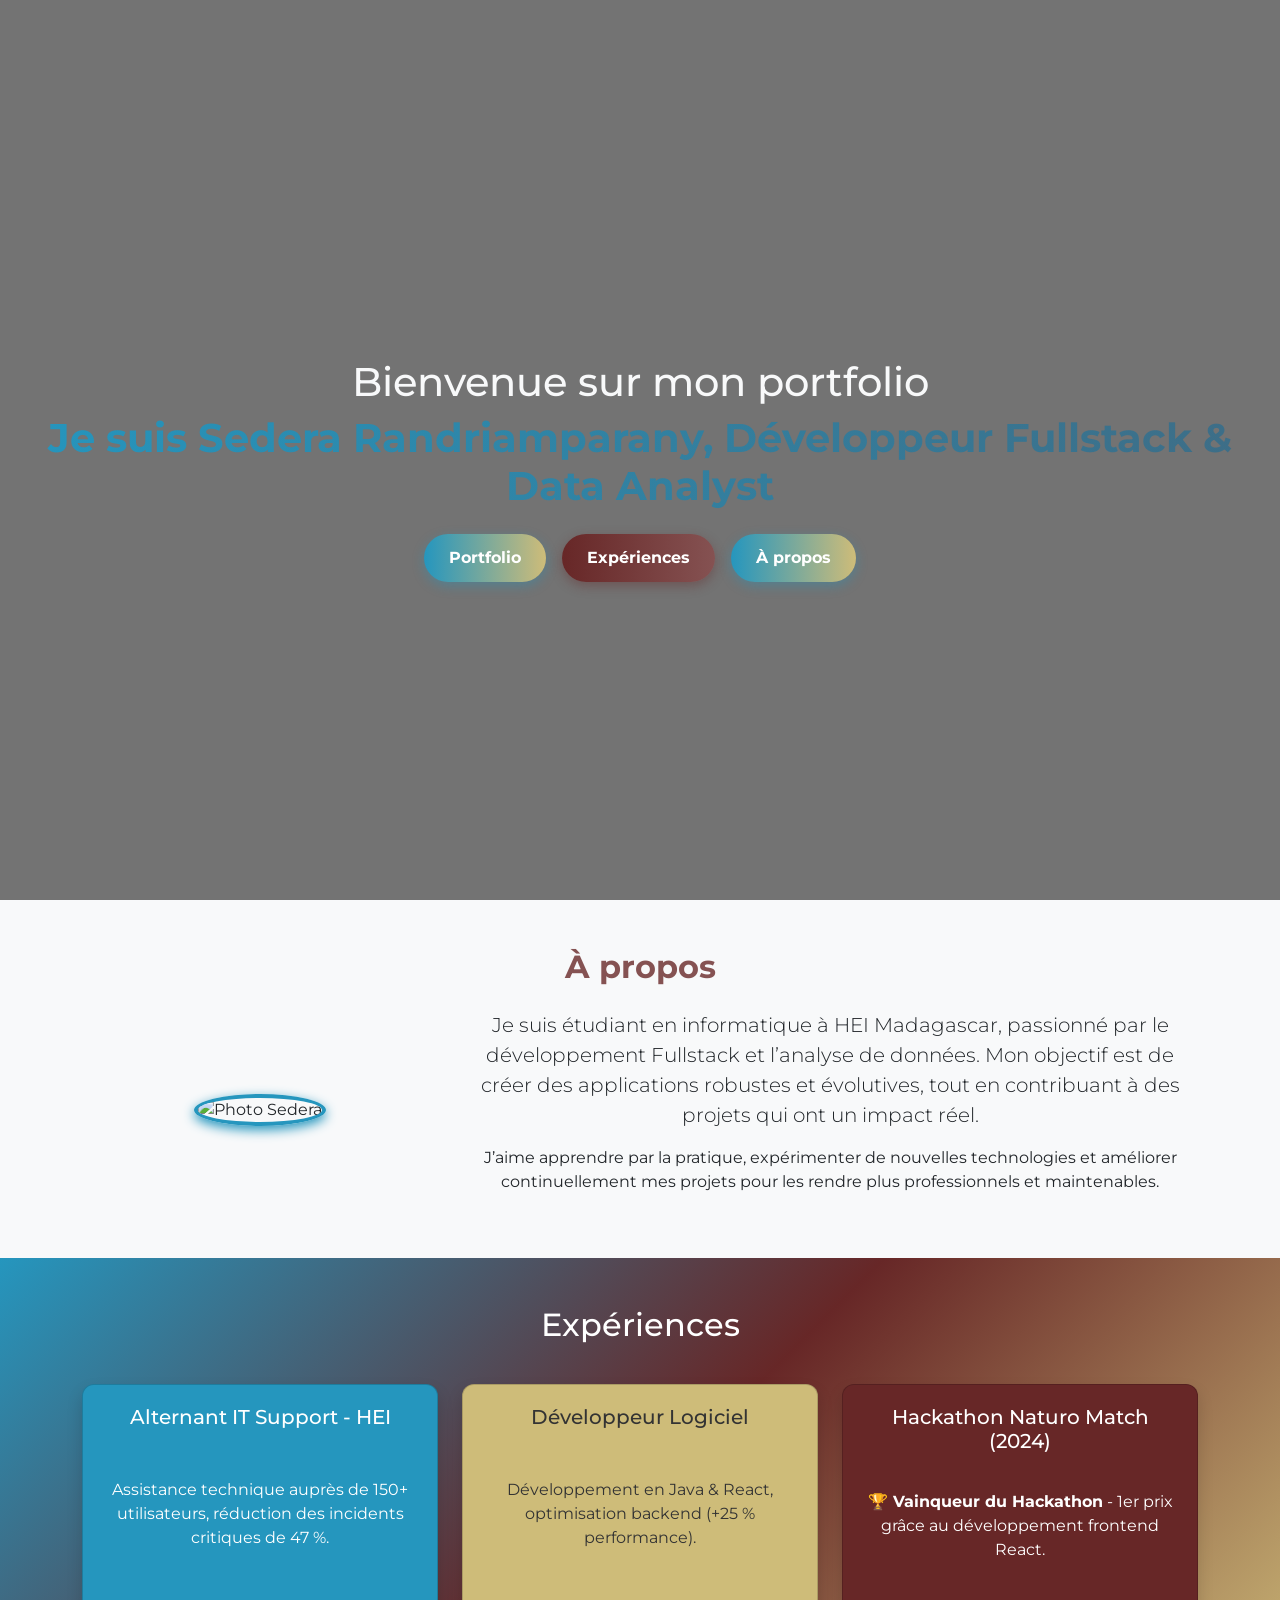
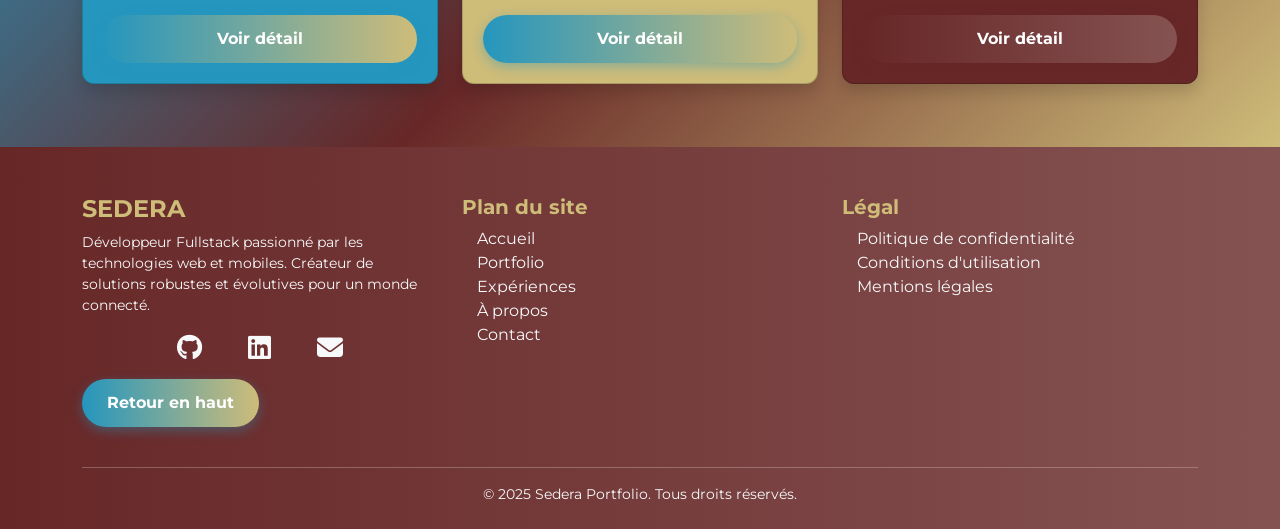
==== commit e9535db9: "refactor:change path" ====
--- a/src/pages/index.html
+++ b/src/pages/index.html
@@ -37,7 +37,7 @@
         <div class="row align-items-center mt-4">
           <div class="col-md-4">
             <img
-              src="../pages/me.jpg"
+              src="../assets/images/me.jpg"
               alt="Photo Sedera"
               class="rounded-circle profile-img"
             />
